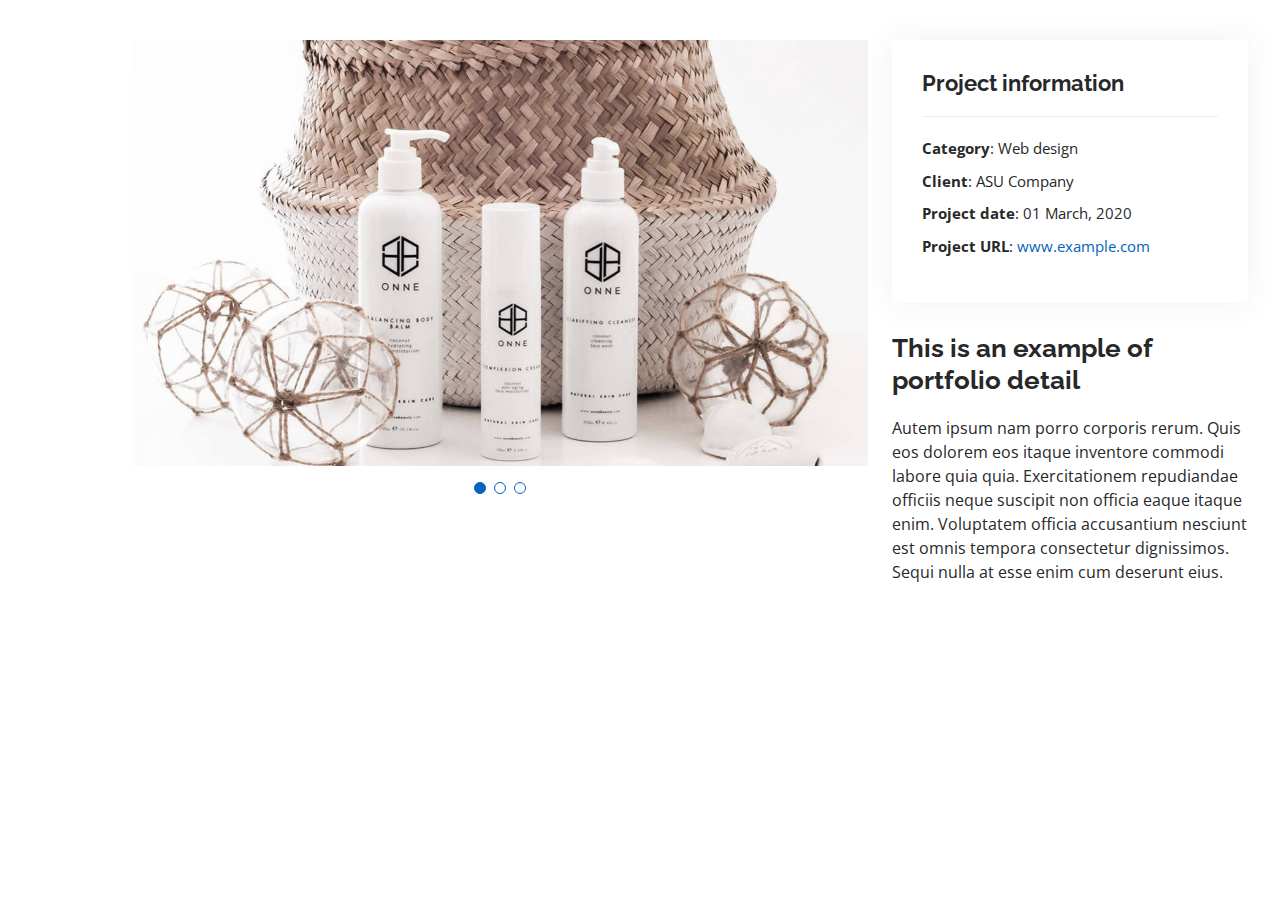
==== portfolio-details.html @ 8cc13a56 "first commit" ====
<!DOCTYPE html>
<html lang="en">

<head>
  <meta charset="utf-8">
  <meta content="width=device-width, initial-scale=1.0" name="viewport">

  <title>Portfolio Details - Personal Bootstrap Template</title>
  <meta content="" name="description">
  <meta content="" name="keywords">

  <!-- Favicons -->
  <link href="assets/img/favicon.png" rel="icon">
  <link href="assets/img/apple-touch-icon.png" rel="apple-touch-icon">

  <!-- Google Fonts -->
  <link href="https://fonts.googleapis.com/css?family=Open+Sans:300,300i,400,400i,600,600i,700,700i|Raleway:300,300i,400,400i,500,500i,600,600i,700,700i|Poppins:300,300i,400,400i,500,500i,600,600i,700,700i" rel="stylesheet">

  <!-- Vendor CSS Files -->
  <link href="assets/vendor/aos/aos.css" rel="stylesheet">
  <link href="assets/vendor/bootstrap/css/bootstrap.min.css" rel="stylesheet">
  <link href="assets/vendor/bootstrap-icons/bootstrap-icons.css" rel="stylesheet">
  <link href="assets/vendor/boxicons/css/boxicons.min.css" rel="stylesheet">
  <link href="assets/vendor/glightbox/css/glightbox.min.css" rel="stylesheet">
  <link href="assets/vendor/swiper/swiper-bundle.min.css" rel="stylesheet">

  <!-- Template Main CSS File -->
  <link href="assets/css/style.css" rel="stylesheet">

  <!-- =======================================================
  * Template Name: MyResume
  * Updated: Sep 18 2023 with Bootstrap v5.3.2
  * Template URL: https://bootstrapmade.com/free-html-bootstrap-template-my-resume/
  * Author: BootstrapMade.com
  * License: https://bootstrapmade.com/license/
  ======================================================== -->
</head>

<body>

  <main id="main">

    <!-- ======= Portfolio Details Section ======= -->
    <section id="portfolio-details" class="portfolio-details">
      <div class="container">

        <div class="row gy-4">

          <div class="col-lg-8">
            <div class="portfolio-details-slider swiper">
              <div class="swiper-wrapper align-items-center">

                <div class="swiper-slide">
                  <img src="assets/img/portfolio/portfolio-details-1.jpg" alt="">
                </div>

                <div class="swiper-slide">
                  <img src="assets/img/portfolio/portfolio-details-2.jpg" alt="">
                </div>

                <div class="swiper-slide">
                  <img src="assets/img/portfolio/portfolio-details-3.jpg" alt="">
                </div>

              </div>
              <div class="swiper-pagination"></div>
            </div>
          </div>

          <div class="col-lg-4">
            <div class="portfolio-info">
              <h3>Project information</h3>
              <ul>
                <li><strong>Category</strong>: Web design</li>
                <li><strong>Client</strong>: ASU Company</li>
                <li><strong>Project date</strong>: 01 March, 2020</li>
                <li><strong>Project URL</strong>: <a href="#">www.example.com</a></li>
              </ul>
            </div>
            <div class="portfolio-description">
              <h2>This is an example of portfolio detail</h2>
              <p>
                Autem ipsum nam porro corporis rerum. Quis eos dolorem eos itaque inventore commodi labore quia quia. Exercitationem repudiandae officiis neque suscipit non officia eaque itaque enim. Voluptatem officia accusantium nesciunt est omnis tempora consectetur dignissimos. Sequi nulla at esse enim cum deserunt eius.
              </p>
            </div>
          </div>

        </div>

      </div>
    </section><!-- End Portfolio Details Section -->

  </main><!-- End #main -->

  <div id="preloader"></div>
  <a href="#" class="back-to-top d-flex align-items-center justify-content-center"><i class="bi bi-arrow-up-short"></i></a>

  <!-- Vendor JS Files -->
  <script src="assets/vendor/purecounter/purecounter_vanilla.js"></script>
  <script src="assets/vendor/aos/aos.js"></script>
  <script src="assets/vendor/bootstrap/js/bootstrap.bundle.min.js"></script>
  <script src="assets/vendor/glightbox/js/glightbox.min.js"></script>
  <script src="assets/vendor/isotope-layout/isotope.pkgd.min.js"></script>
  <script src="assets/vendor/swiper/swiper-bundle.min.js"></script>
  <script src="assets/vendor/typed.js/typed.umd.js"></script>
  <script src="assets/vendor/waypoints/noframework.waypoints.js"></script>
  <script src="assets/vendor/php-email-form/validate.js"></script>

  <!-- Template Main JS File -->
  <script src="assets/js/main.js"></script>

</body>

</html>
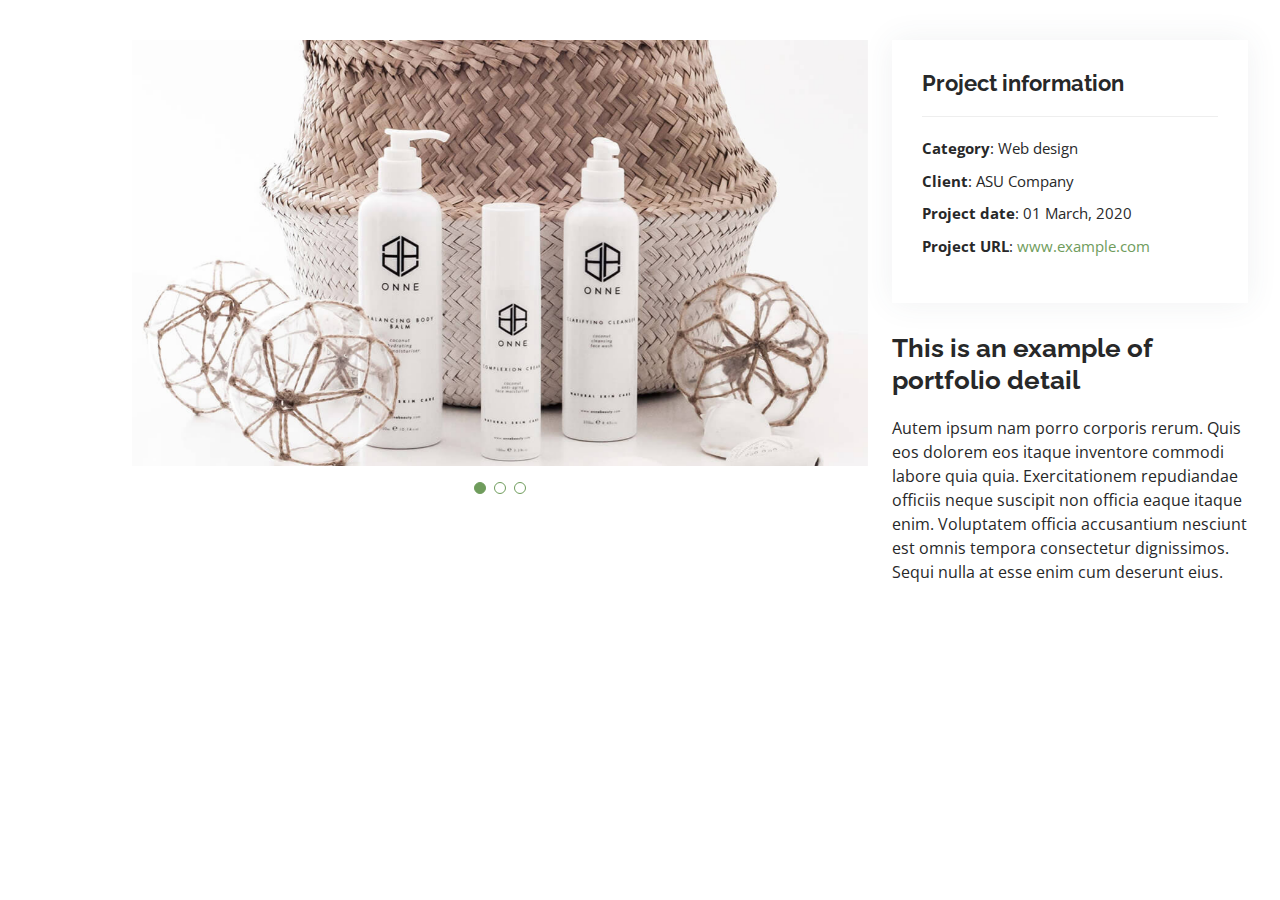
==== commit 397e8d68: "animation h1" ====
--- a/portfolio-details.html
+++ b/portfolio-details.html
@@ -5,16 +5,18 @@
   <meta charset="utf-8">
   <meta content="width=device-width, initial-scale=1.0" name="viewport">
 
-  <title>Portfolio Details - Personal Bootstrap Template</title>
+  <title>Portfolio</title>
   <meta content="" name="description">
   <meta content="" name="keywords">
 
   <!-- Favicons -->
-  <link href="assets/img/favicon.png" rel="icon">
+  <link href="assets/img/me_icon.jpg" rel="icon">
   <link href="assets/img/apple-touch-icon.png" rel="apple-touch-icon">
 
   <!-- Google Fonts -->
-  <link href="https://fonts.googleapis.com/css?family=Open+Sans:300,300i,400,400i,600,600i,700,700i|Raleway:300,300i,400,400i,500,500i,600,600i,700,700i|Poppins:300,300i,400,400i,500,500i,600,600i,700,700i" rel="stylesheet">
+  <link
+    href="https://fonts.googleapis.com/css?family=Open+Sans:300,300i,400,400i,600,600i,700,700i|Raleway:300,300i,400,400i,500,500i,600,600i,700,700i|Poppins:300,300i,400,400i,500,500i,600,600i,700,700i"
+    rel="stylesheet">
 
   <!-- Vendor CSS Files -->
   <link href="assets/vendor/aos/aos.css" rel="stylesheet">
@@ -27,13 +29,6 @@
   <!-- Template Main CSS File -->
   <link href="assets/css/style.css" rel="stylesheet">
 
-  <!-- =======================================================
-  * Template Name: MyResume
-  * Updated: Sep 18 2023 with Bootstrap v5.3.2
-  * Template URL: https://bootstrapmade.com/free-html-bootstrap-template-my-resume/
-  * Author: BootstrapMade.com
-  * License: https://bootstrapmade.com/license/
-  ======================================================== -->
 </head>
 
 <body>
@@ -80,7 +75,10 @@
             <div class="portfolio-description">
               <h2>This is an example of portfolio detail</h2>
               <p>
-                Autem ipsum nam porro corporis rerum. Quis eos dolorem eos itaque inventore commodi labore quia quia. Exercitationem repudiandae officiis neque suscipit non officia eaque itaque enim. Voluptatem officia accusantium nesciunt est omnis tempora consectetur dignissimos. Sequi nulla at esse enim cum deserunt eius.
+                Autem ipsum nam porro corporis rerum. Quis eos dolorem eos itaque inventore commodi labore quia quia.
+                Exercitationem repudiandae officiis neque suscipit non officia eaque itaque enim. Voluptatem officia
+                accusantium nesciunt est omnis tempora consectetur dignissimos. Sequi nulla at esse enim cum deserunt
+                eius.
               </p>
             </div>
           </div>
@@ -93,7 +91,8 @@
   </main><!-- End #main -->
 
   <div id="preloader"></div>
-  <a href="#" class="back-to-top d-flex align-items-center justify-content-center"><i class="bi bi-arrow-up-short"></i></a>
+  <a href="#" class="back-to-top d-flex align-items-center justify-content-center"><i
+      class="bi bi-arrow-up-short"></i></a>
 
   <!-- Vendor JS Files -->
   <script src="assets/vendor/purecounter/purecounter_vanilla.js"></script>
--- a/assets/css/style.css
+++ b/assets/css/style.css
@@ -1,11 +1,3 @@
-/**
-* Template Name: MyResume
-* Updated: Sep 18 2023 with Bootstrap v5.3.2
-* Template URL: https://bootstrapmade.com/free-html-bootstrap-template-my-resume/
-* Author: BootstrapMade.com
-* License: https://bootstrapmade.com/license/
-*/
-
 /*--------------------------------------------------------------
 # General
 --------------------------------------------------------------*/
@@ -15,7 +7,7 @@
 }
 
 a {
-  color: #0563bb;
+  color: #6f9c5c;
   text-decoration: none;
 }
 
@@ -43,7 +35,7 @@
   right: 15px;
   bottom: 15px;
   z-index: 996;
-  background: #0563bb;
+  background: #6f9c5c;
   width: 40px;
   height: 40px;
   border-radius: 50px;
@@ -57,7 +49,7 @@
 }
 
 .back-to-top:hover {
-  background: #0678e3;
+  background: #6f9c5c;
   color: #fff;
 }
 
@@ -85,7 +77,7 @@
   position: fixed;
   top: calc(50% - 30px);
   left: calc(50% - 30px);
-  border: 6px solid #0563bb;
+  border: 6px solid #6f9c5c;
   border-top-color: #fff;
   border-bottom-color: #fff;
   border-radius: 50%;
@@ -168,7 +160,7 @@
 .nav-menu a:focus {
   display: flex;
   align-items: center;
-  color: #45505b;
+  color: #6f9c5c;
   padding: 10px 18px;
   margin-bottom: 8px;
   transition: 0.3s;
@@ -189,7 +181,7 @@
 .nav-menu a span,
 .nav-menu a:focus span {
   padding: 0 5px 0 7px;
-  color: #45505b;
+  color: #6f9c5c;
 }
 
 @media (min-width: 992px) {
@@ -211,7 +203,7 @@
 .nav-menu .active:focus,
 .nav-menu li:hover>a {
   color: #fff;
-  background: #0563bb;
+  background: #6f9c5c;
 }
 
 .nav-menu a:hover span,
@@ -265,7 +257,7 @@
 
 .mobile-nav-active .mobile-nav-toggle {
   color: #fff;
-  background-color: #0563bb;
+  background-color: #6f9c5c;
 }
 
 /*--------------------------------------------------------------
@@ -297,11 +289,25 @@
 
 #hero h1 {
   margin: 0;
+  margin-bottom: 2rem;
   font-size: 64px;
   font-weight: 700;
   line-height: 56px;
-  color: #45505b;
-}
+  color: #c8c5c5;
+
+
+}
+
+#hellooo {
+  color: rgb(193, 49, 49);
+  display: inline-block;
+
+}
+
+#jeremy {
+  color: #6f9c5c;
+}
+
 
 #hero p {
   color: #45505b;
@@ -311,7 +317,7 @@
 }
 
 #hero p span {
-  color: #0563bb;
+  color: #6f9c5c;
   letter-spacing: 1px;
 }
 
@@ -329,7 +335,7 @@
 }
 
 #hero .social-links a:hover {
-  color: #0563bb;
+  color: #6f9c5c;
 }
 
 @media (max-width: 992px) {
@@ -389,7 +395,7 @@
   display: block;
   width: 40px;
   height: 3px;
-  background: #0563bb;
+  background: #6f9c5c;
   bottom: 0;
   left: calc(50% - 20px);
 }
@@ -425,7 +431,7 @@
 .about .content ul i {
   font-size: 16px;
   margin-right: 5px;
-  color: #0563bb;
+  color: #6f9c5c;
   line-height: 0;
 }
 
@@ -451,7 +457,7 @@
   left: 50%;
   transform: translateX(-50%);
   font-size: 24px;
-  background: #0563bb;
+  background: #6f9c5c;
   color: #fff;
   border-radius: 50px;
   display: inline-flex;
@@ -508,7 +514,7 @@
   width: 1px;
   height: 10px;
   transition: 0.9s;
-  background-color: #0563bb;
+  background-color: #6f9c5c;
 }
 
 /*--------------------------------------------------------------
@@ -525,7 +531,7 @@
 .resume .resume-item {
   padding: 0 0 20px 20px;
   margin-top: -2px;
-  border-left: 2px solid #0563bb;
+  border-left: 2px solid #6f9c5c;
   position: relative;
 }
 
@@ -535,7 +541,7 @@
   font-weight: 600;
   text-transform: uppercase;
   font-family: "Poppins", sans-serif;
-  color: #0563bb;
+  color: #6f9c5c;
   margin-bottom: 10px;
 }
 
@@ -569,7 +575,7 @@
   left: -9px;
   top: 0;
   background: #fff;
-  border: 2px solid #0563bb;
+  border: 2px solid #6f9c5c;
 }
 
 /*--------------------------------------------------------------
@@ -604,7 +610,7 @@
 
 .portfolio #portfolio-flters li:hover,
 .portfolio #portfolio-flters li.filter-active {
-  color: #0563bb;
+  color: #6f9c5c;
 }
 
 .portfolio #portfolio-flters li:last-child {
@@ -750,11 +756,11 @@
   height: 12px;
   background-color: #fff;
   opacity: 1;
-  border: 1px solid #0563bb;
+  border: 1px solid #6f9c5c;
 }
 
 .portfolio-details .portfolio-details-slider .swiper-pagination .swiper-pagination-bullet-active {
-  background-color: #0563bb;
+  background-color: #6f9c5c;
 }
 
 .portfolio-details .portfolio-info {
@@ -997,11 +1003,11 @@
   height: 12px;
   background-color: #fff;
   opacity: 1;
-  border: 1px solid #0563bb;
+  border: 1px solid #6f9c5c;
 }
 
 .testimonials .swiper-pagination .swiper-pagination-bullet-active {
-  background-color: #0563bb;
+  background-color: #6f9c5c;
 }
 
 @media (min-width: 992px) {
@@ -1020,7 +1026,7 @@
 
 .contact .info i {
   font-size: 20px;
-  color: #0563bb;
+  color: #6f9c5c;
   float: left;
   width: 44px;
   height: 44px;
@@ -1055,7 +1061,7 @@
 .contact .info .email:hover i,
 .contact .info .address:hover i,
 .contact .info .phone:hover i {
-  background: #0563bb;
+  background: #6f9c5c;
   color: #fff;
 }
 
@@ -1126,7 +1132,7 @@
 }
 
 .contact .php-email-form button[type=submit] {
-  background: #0563bb;
+  background: #6f9c5c;
   border: 0;
   padding: 10px 35px;
   color: #fff;
@@ -1182,7 +1188,7 @@
 #footer .social-links a {
   font-size: 18px;
   display: inline-block;
-  background: #0563bb;
+  background: #6f9c5c;
   color: #fff;
   line-height: 1;
   padding: 8px 0;
